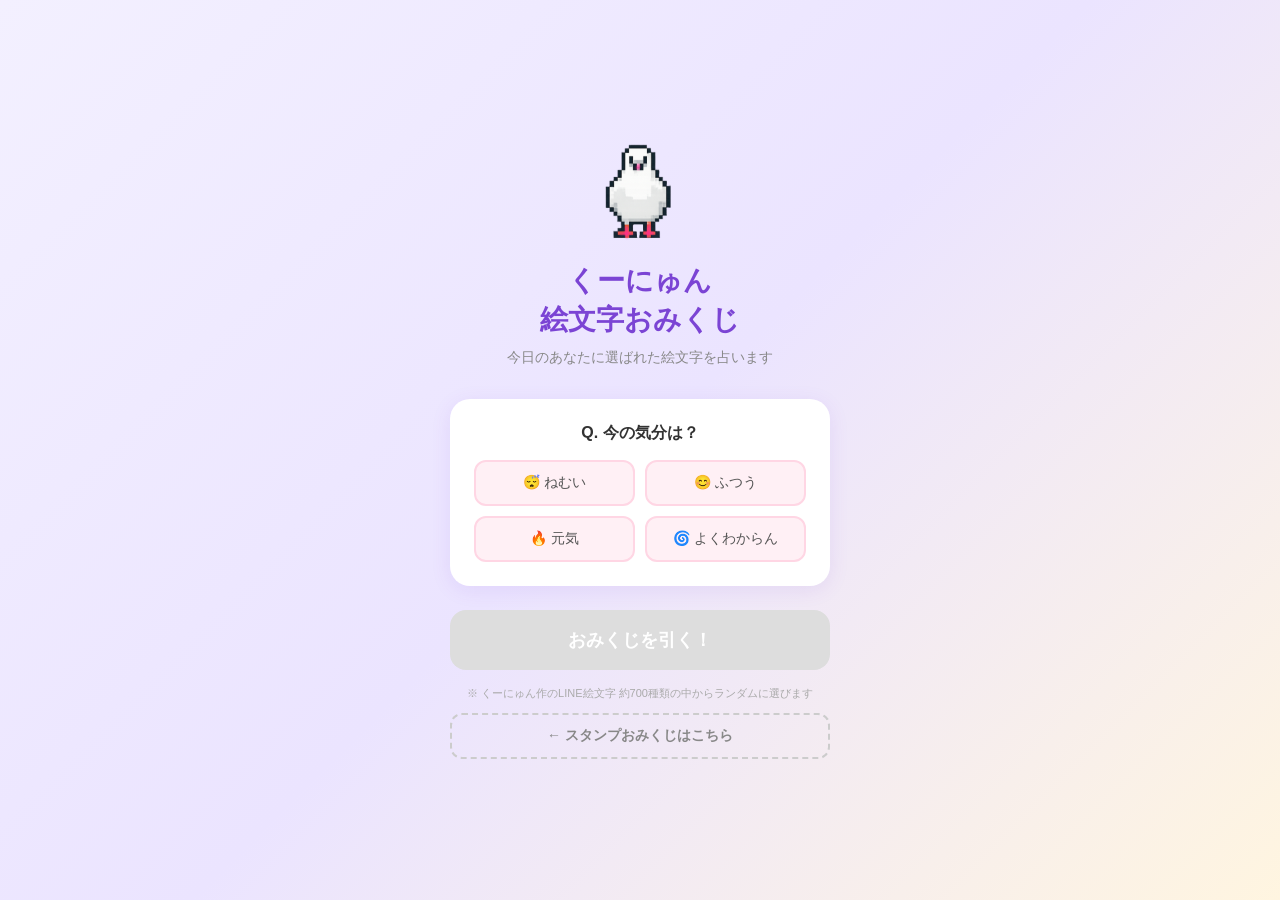
==== emoji.html @ 4dabcfcb "全ファイルを追加" ====
<!DOCTYPE html>
<html lang="ja">
<head>
  <meta charset="UTF-8">
  <meta name="viewport" content="width=device-width, initial-scale=1.0">
  <title>くーにゅん絵文字おみくじ</title>
  <meta property="og:title" content="くーにゅん絵文字おみくじ">
  <meta property="og:description" content="あなたに選ばれたくーにゅんの絵文字はこれ！">
  <meta name="twitter:card" content="summary_large_image">
  <link rel="stylesheet" href="style.css">
  <style>
    h1 { color: #7b44d4; }
    .result-label { color: #7b44d4; }
    .btn-main {
      background: linear-gradient(135deg, #7b44d4, #a370f7);
      box-shadow: 0 4px 15px rgba(123, 68, 212, 0.4);
    }
    .btn-main:not(:disabled):hover {
      box-shadow: 0 6px 20px rgba(123, 68, 212, 0.5);
    }
    .choice-btn.selected { background: #7b44d4; border-color: #7b44d4; }
    .question-box { box-shadow: 0 4px 20px rgba(123, 68, 212, 0.1); }
    .stamp-card { box-shadow: 0 8px 30px rgba(123, 68, 212, 0.15); }
    .btn-retry { border-color: #7b44d4; color: #7b44d4; }
    .btn-retry:hover { background: #7b44d4; color: white; }
    body { background: linear-gradient(135deg, #f3f0ff 0%, #ebe4ff 50%, #fff5e0 100%); }
    .side-left .side-track { animation-name: scroll-down; }
    .side-right .side-track { animation-name: scroll-up; }
    .nav-link { display: block; text-align: center; margin-top: 12px; font-size: 13px; color: #999; text-decoration: none; }
  </style>
</head>
<body>

  <!-- ===== トップ画面 ===== -->
  <div id="screen-top" class="screen active">
    <div class="bottom-strip" id="strip-top">
      <div class="bottom-track track-rtl" id="track-top"></div>
    </div>
    <div class="container">
      <div class="logo"><img src="download.png" alt="くーにゅん" class="logo-img"></div>
      <h1>くーにゅん<br>絵文字おみくじ</h1>
      <p class="subtitle">今日のあなたに選ばれた絵文字を占います</p>

      <div class="question-box">
        <p class="question-label">Q. 今の気分は？</p>
        <div class="choices">
          <button class="choice-btn" data-value="0">😴 ねむい</button>
          <button class="choice-btn" data-value="1">😊 ふつう</button>
          <button class="choice-btn" data-value="2">🔥 元気</button>
          <button class="choice-btn" data-value="3">🌀 よくわからん</button>
        </div>
      </div>

      <button id="btn-omikuji" class="btn-main" disabled>
        おみくじを引く！
      </button>

      <p class="note">※ くーにゅん作のLINE絵文字 約700種類の中からランダムに選びます</p>
      <a href="index.html" class="btn-nav">← スタンプおみくじはこちら</a>
    </div>
    <div class="bottom-strip" id="bottom-strip">
      <div class="bottom-track track-ltr" id="track-bottom"></div>
    </div>
  </div>

  <!-- ===== ローディング画面 ===== -->
  <div id="screen-loading" class="screen">
    <div class="container">
      <div class="loading-animation"><img src="download.png" alt="くーにゅん" class="logo-img"></div>
      <p class="loading-text">あなたの絵文字を<br>選んでいます…</p>
    </div>
  </div>

  <!-- ===== 結果画面 ===== -->
  <div id="screen-result" class="screen">
    <div class="container">
      <p class="result-label">✨ あなたに選ばれた絵文字 ✨</p>

      <div class="stamp-card">
        <img id="result-img" src="" alt="絵文字画像">
        <p id="result-name" class="stamp-name"></p>
      </div>

      <a id="result-link" href="#" target="_blank" class="btn-store">
        LINEストアで見る →
      </a>

      <div class="share-area">
        <p class="share-label">シェアする</p>
        <div class="share-buttons">
          <button id="btn-x" class="btn-share btn-x">𝕏 でシェア</button>
          <button id="btn-line" class="btn-share btn-line">LINE でシェア</button>
          <button id="btn-copy" class="btn-share btn-copy">🔗 URLをコピー</button>
        </div>
      </div>

      <button id="btn-retry" class="btn-retry">もう一回引く</button>
      <a href="index.html" class="btn-nav">← スタンプおみくじはこちら</a>
    </div>
  </div>

  <div class="side-column side-left" id="side-left">
    <div class="side-track" id="track-left"></div>
  </div>
  <div class="side-column side-right" id="side-right">
    <div class="side-track" id="track-right"></div>
  </div>

  <script>
    const STORE_BASE = "https://store.line.me/emojishop/product";
    const IMG_BASE = "https://stickershop.line-scdn.net/sticonshop/v1/product";
    const STAMP_IMG_BASE = "https://stickershop.line-scdn.net/stickershop/v1/product";

    let stamps = [];
    let selectedMood = null;

    async function loadStamps() {
      try {
        const res = await fetch("data/emoji.json");
        const json = await res.json();
        stamps = json.stamps || [];
      } catch {
        stamps = [{ id: "6a1d22d571f5f26c68e873ee", name: "ピットブル 実写" }];
      }
    }

    function getStampFromUrl() {
      return new URLSearchParams(location.search).get("stamp");
    }

    function pickRandom() {
      return stamps[Math.floor(Math.random() * stamps.length)];
    }

    function showResult(stamp) {
      const imgEl = document.getElementById("result-img");
      const nameEl = document.getElementById("result-name");
      const linkEl = document.getElementById("result-link");

      imgEl.src = `${IMG_BASE}/${stamp.id}/iPhone/main.png`;
      nameEl.textContent = stamp.name || `絵文字 #${stamp.id.slice(0, 8)}`;
      linkEl.href = `${STORE_BASE}/${stamp.id}/ja`;

      const resultUrl = `${location.origin}${location.pathname}?stamp=${stamp.id}`;

      document.getElementById("btn-x").onclick = () => {
        const text = encodeURIComponent(`あなたに選ばれたくーにゅんの絵文字はこれ！ ${resultUrl}`);
        window.open(`https://x.com/intent/tweet?text=${text}`, "_blank");
      };
      document.getElementById("btn-line").onclick = () => {
        window.open(`https://social-plugins.line.me/lineit/share?url=${encodeURIComponent(resultUrl)}`, "_blank");
      };
      document.getElementById("btn-copy").onclick = () => {
        navigator.clipboard.writeText(resultUrl).then(() => {
          const btn = document.getElementById("btn-copy");
          btn.textContent = "✅ コピーしました！";
          btn.classList.add("copied");
          setTimeout(() => { btn.textContent = "🔗 URLをコピー"; btn.classList.remove("copied"); }, 2000);
        });
      };

      showScreen("result");
    }

    function showScreen(name) {
      document.querySelectorAll(".screen").forEach(el => el.classList.remove("active"));
      document.getElementById(`screen-${name}`).classList.add("active");
    }

    function drawOmikuji() {
      showScreen("loading");
      setTimeout(() => {
        const stamp = pickRandom();
        history.pushState({}, "", `?stamp=${stamp.id}`);
        showResult(stamp);
      }, 1800);
    }

    function buildSideColumns() {
      if (stamps.length === 0) return;
      const shuffled = [...stamps].sort(() => Math.random() - 0.5).slice(0, 30);

      ["track-left", "track-right"].forEach(id => {
        const track = document.getElementById(id);
        [...shuffled, ...shuffled].forEach(s => {
          const a = document.createElement("a");
          a.href = `${STORE_BASE}/${s.id}/ja`;
          a.target = "_blank";
          const img = document.createElement("img");
          img.src = `${IMG_BASE}/${s.id}/iPhone/main.png`;
          img.alt = s.name;
          img.className = "side-stamp-img";
          img.onerror = () => { a.style.display = "none"; };
          a.appendChild(img);
          track.appendChild(a);
        });
      });

      ["track-top", "track-bottom"].forEach(id => {
        const track = document.getElementById(id);
        if (!track) return;
        const picked = [...stamps].sort(() => Math.random() - 0.5).slice(0, 20);
        [...picked, ...picked].forEach(s => {
          const a = document.createElement("a");
          a.href = `${STORE_BASE}/${s.id}/ja`;
          a.target = "_blank";
          const img = document.createElement("img");
          img.src = `${IMG_BASE}/${s.id}/iPhone/main.png`;
          img.alt = s.name;
          img.className = "bottom-stamp-img";
          img.onerror = () => { a.style.display = "none"; };
          a.appendChild(img);
          track.appendChild(a);
        });
      });
    }

    async function init() {
      await loadStamps();
      buildSideColumns();

      document.querySelectorAll(".choice-btn").forEach(btn => {
        btn.addEventListener("click", () => {
          document.querySelectorAll(".choice-btn").forEach(b => b.classList.remove("selected"));
          btn.classList.add("selected");
          selectedMood = btn.dataset.value;
          document.getElementById("btn-omikuji").disabled = false;
        });
      });

      document.getElementById("btn-omikuji").addEventListener("click", drawOmikuji);

      document.getElementById("btn-retry").addEventListener("click", () => {
        document.querySelectorAll(".choice-btn").forEach(b => b.classList.remove("selected"));
        selectedMood = null;
        document.getElementById("btn-omikuji").disabled = true;
        history.pushState({}, "", location.pathname);
        showScreen("top");
      });

      const stampId = getStampFromUrl();
      if (stampId) {
        const stamp = stamps.find(s => s.id === stampId) || { id: stampId, name: "" };
        showResult(stamp);
      } else {
        showScreen("top");
      }
    }

    init();
  </script>
</body>
</html>
---- style.css ----
* {
  box-sizing: border-box;
  margin: 0;
  padding: 0;
}

/* ===== 左右スタンプカラム ===== */
.side-column {
  position: fixed;
  top: 0;
  width: 140px;
  height: 100vh;
  overflow: hidden;
  pointer-events: auto;
  z-index: 0;
}

.side-left  { left: 0; }
.side-right { right: 0; }

/* ===== スマホ用：下に流れるスタンプ帯 ===== */
.bottom-strip {
  display: none;
  width: 100%;
  overflow: hidden;
  padding: 8px 0;
}

.bottom-track {
  display: flex;
  flex-direction: row;
  gap: 10px;
  width: max-content;
  animation-duration: 30s;
  animation-timing-function: linear;
  animation-iteration-count: infinite;
  animation-delay: 0.5s;
}

.track-ltr { animation-name: scroll-right; }
.track-rtl { animation-name: scroll-left; }

@keyframes scroll-left {
  from { transform: translateX(0); }
  to   { transform: translateX(-50%); }
}

@keyframes scroll-right {
  from { transform: translateX(-50%); }
  to   { transform: translateX(0); }
}

.bottom-stamp-img {
  width: 90px;
  height: 90px;
  min-width: 90px;
  object-fit: contain;
  border-radius: 10px;
  opacity: 0.75;
  flex-shrink: 0;
}

@media (max-width: 768px) {
  .side-column { display: none; }
  .bottom-strip { display: block; }
  .screen { flex-direction: column; justify-content: flex-start; }
  .container { padding-top: 4px; padding-bottom: 4px; }
  .logo-img { width: 38px; height: 38px; }
  .logo { margin-bottom: 2px; }
  h1 { font-size: 18px; margin-bottom: 0; }
  .subtitle { font-size: 10px; margin-bottom: 2px; }
  .question-box { padding: 10px; margin-top: 2px; margin-bottom: 8px; }
  .question-label { font-size: 13px; margin-bottom: 6px; }
  .choices { gap: 6px; }
  .choice-btn { padding: 7px 6px; font-size: 13px; }
  .btn-main { padding: 11px; font-size: 15px; margin-bottom: 4px; }
  .note { font-size: 9px; }
  .bottom-stamp-img { width: 70px; height: 70px; }
  .bottom-strip { padding: 4px 0; }
}

.side-track {
  display: flex;
  flex-direction: column;
  gap: 10px;
  padding: 10px;
}

.side-left  .side-track { animation: scroll-down 50s linear infinite; }
.side-right .side-track { animation: scroll-up   50s linear infinite; }

@keyframes scroll-up {
  from { transform: translateY(0); }
  to   { transform: translateY(-50%); }
}

@keyframes scroll-down {
  from { transform: translateY(-50%); }
  to   { transform: translateY(0); }
}

.side-stamp-img {
  width: 120px;
  height: 120px;
  object-fit: cover;
  border-radius: 12px;
  opacity: 0.55;
  transition: transform 0.2s ease, opacity 0.2s ease;
  cursor: pointer;
}

.side-stamp-img:hover {
  transform: scale(1.12);
  opacity: 1;
}

body {
  font-family: 'Hiragino Kaku Gothic ProN', 'Hiragino Sans', sans-serif;
  background: linear-gradient(135deg, #fff0f5 0%, #ffe8f0 50%, #fff5e0 100%);
  min-height: 100vh;
  display: flex;
  align-items: center;
  justify-content: center;
}

/* ===== 画面切り替え ===== */
.screen {
  display: none;
  width: 100%;
  min-height: 100vh;
  align-items: center;
  justify-content: center;
}
.screen.active {
  display: flex;
}

.container {
  max-width: 420px;
  width: 90%;
  margin: 0 auto;
  padding: 40px 20px;
  text-align: center;
}

/* ===== トップ画面 ===== */
.logo {
  margin-bottom: 16px;
  animation: float 3s ease-in-out infinite;
}

.logo-img {
  width: 100px;
  height: 100px;
  object-fit: contain;
}

@keyframes float {
  0%, 100% { transform: translateY(0); }
  50% { transform: translateY(-10px); }
}

h1 {
  font-size: 28px;
  font-weight: 900;
  color: #d4436a;
  line-height: 1.4;
  margin-bottom: 10px;
}

.subtitle {
  font-size: 14px;
  color: #888;
  margin-bottom: 32px;
}

.question-box {
  background: white;
  border-radius: 20px;
  padding: 24px;
  margin-bottom: 24px;
  box-shadow: 0 4px 20px rgba(212, 67, 106, 0.1);
}

.question-label {
  font-size: 16px;
  font-weight: bold;
  color: #333;
  margin-bottom: 16px;
}

.choices {
  display: grid;
  grid-template-columns: 1fr 1fr;
  gap: 10px;
}

.choice-btn {
  background: #fff0f5;
  border: 2px solid #ffd6e4;
  border-radius: 12px;
  padding: 12px 8px;
  font-size: 14px;
  cursor: pointer;
  transition: all 0.2s;
  color: #555;
}

.choice-btn:hover {
  background: #ffe0eb;
  border-color: #d4436a;
}

.choice-btn.selected {
  background: #d4436a;
  border-color: #d4436a;
  color: white;
  font-weight: bold;
}

.btn-main {
  width: 100%;
  padding: 18px;
  background: linear-gradient(135deg, #d4436a, #ff7096);
  color: white;
  border: none;
  border-radius: 16px;
  font-size: 18px;
  font-weight: bold;
  cursor: pointer;
  transition: all 0.3s;
  box-shadow: 0 4px 15px rgba(212, 67, 106, 0.4);
  margin-bottom: 16px;
}

.btn-main:disabled {
  background: #ddd;
  box-shadow: none;
  cursor: not-allowed;
}

.btn-main:not(:disabled):hover {
  transform: translateY(-2px);
  box-shadow: 0 6px 20px rgba(212, 67, 106, 0.5);
}

.note {
  font-size: 11px;
  color: #aaa;
}

/* ===== ローディング画面 ===== */
.loading-animation {
  font-size: 80px;
  animation: spin-bounce 1s ease-in-out infinite;
  margin-bottom: 24px;
}

@keyframes spin-bounce {
  0%   { transform: rotate(0deg) scale(1); }
  25%  { transform: rotate(10deg) scale(1.1); }
  50%  { transform: rotate(0deg) scale(1); }
  75%  { transform: rotate(-10deg) scale(1.1); }
  100% { transform: rotate(0deg) scale(1); }
}

.loading-text {
  font-size: 18px;
  color: #d4436a;
  font-weight: bold;
  line-height: 1.6;
}

/* ===== 結果画面 ===== */
.result-label {
  font-size: 15px;
  color: #d4436a;
  font-weight: bold;
  margin-bottom: 20px;
  letter-spacing: 1px;
}

.stamp-card {
  background: white;
  border-radius: 24px;
  padding: 24px;
  margin-bottom: 20px;
  box-shadow: 0 8px 30px rgba(212, 67, 106, 0.15);
  animation: pop-in 0.5s cubic-bezier(0.175, 0.885, 0.32, 1.275);
}

@keyframes pop-in {
  0%   { transform: scale(0.5); opacity: 0; }
  100% { transform: scale(1); opacity: 1; }
}

#result-img {
  width: 100%;
  max-width: 280px;
  border-radius: 12px;
  margin-bottom: 14px;
}

.stamp-name {
  font-size: 14px;
  color: #666;
  font-weight: bold;
}

.btn-store {
  display: block;
  background: #06c755;
  color: white;
  text-decoration: none;
  padding: 14px 24px;
  border-radius: 12px;
  font-size: 15px;
  font-weight: bold;
  margin-bottom: 24px;
  transition: all 0.2s;
}

.btn-store:hover {
  background: #05b04a;
  transform: translateY(-1px);
}

.share-area {
  background: white;
  border-radius: 20px;
  padding: 20px;
  margin-bottom: 20px;
  box-shadow: 0 4px 20px rgba(0,0,0,0.06);
}

.share-label {
  font-size: 13px;
  color: #999;
  margin-bottom: 12px;
}

.share-buttons {
  display: flex;
  flex-direction: column;
  gap: 10px;
}

.btn-share {
  padding: 12px;
  border: none;
  border-radius: 10px;
  font-size: 14px;
  font-weight: bold;
  cursor: pointer;
  transition: all 0.2s;
}

.btn-x {
  background: #000;
  color: white;
}
.btn-x:hover { background: #333; }

.btn-line {
  background: #06c755;
  color: white;
}
.btn-line:hover { background: #05b04a; }

.btn-copy {
  background: #f0f0f0;
  color: #333;
}
.btn-copy:hover { background: #e0e0e0; }
.btn-copy.copied {
  background: #d4436a;
  color: white;
}

.btn-nav {
  display: block;
  text-align: center;
  margin-top: 12px;
  padding: 12px;
  border: 2px dashed #ccc;
  border-radius: 12px;
  font-size: 14px;
  font-weight: bold;
  color: #888;
  text-decoration: none;
  transition: all 0.2s;
}

.btn-nav:hover {
  border-color: #d4436a;
  color: #d4436a;
  background: #fff0f5;
}

.btn-retry {
  background: none;
  border: 2px solid #d4436a;
  color: #d4436a;
  padding: 12px 32px;
  border-radius: 12px;
  font-size: 15px;
  font-weight: bold;
  cursor: pointer;
  transition: all 0.2s;
}

.btn-retry:hover {
  background: #d4436a;
  color: white;
}
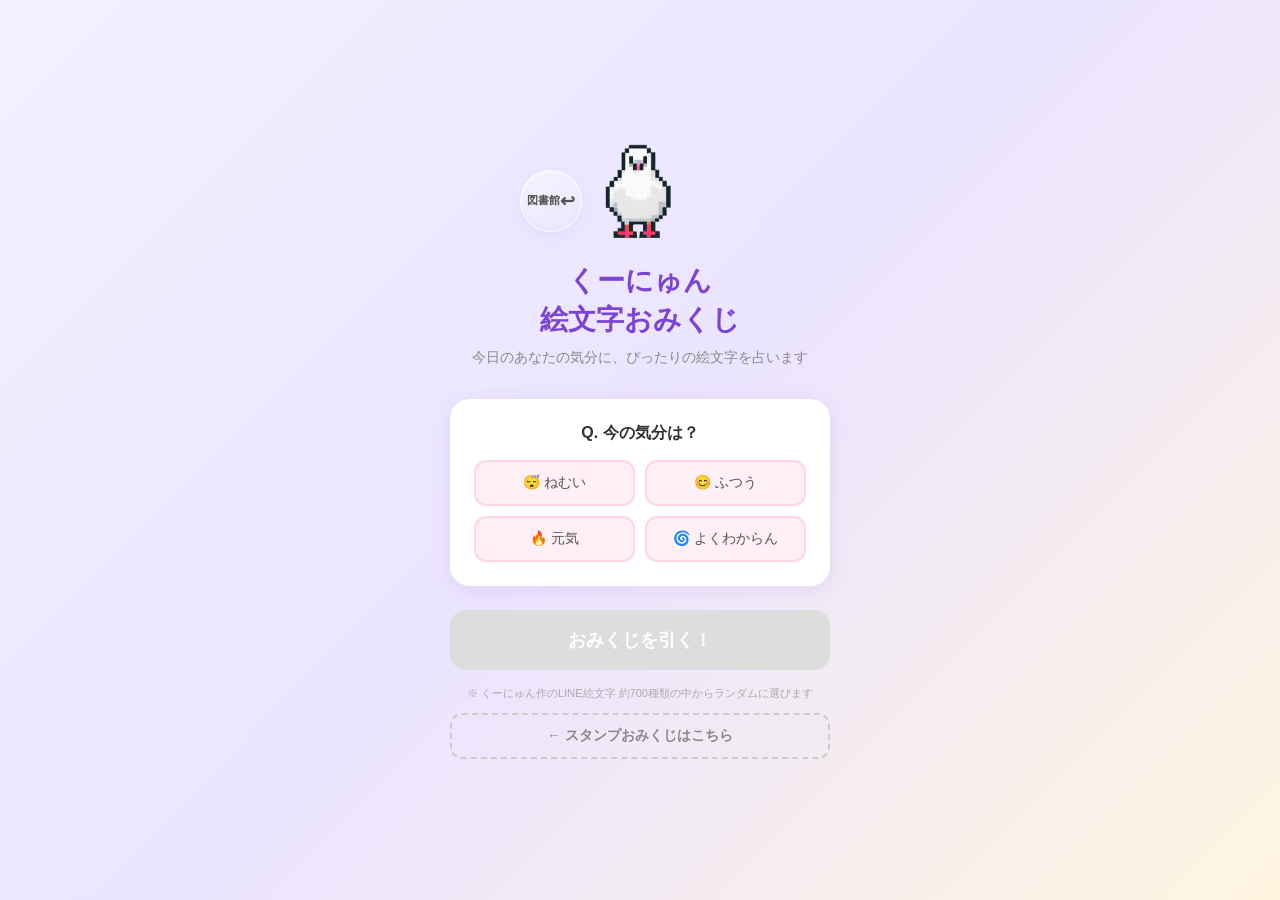
==== commit 2c885abc: "スタイル修正を反映" ====
--- a/emoji.html
+++ b/emoji.html
@@ -37,9 +37,12 @@
       <div class="bottom-track track-rtl" id="track-top"></div>
     </div>
     <div class="container">
-      <div class="logo"><img src="download.png" alt="くーにゅん" class="logo-img"></div>
+      <div class="logo-wrap">
+        <a href="library.html" class="back-to-lab">図書館<br><span class="back-arrow">↩︎</span></a>
+        <div class="logo"><img src="download.png" alt="くーにゅん" class="logo-img"></div>
+      </div>
       <h1>くーにゅん<br>絵文字おみくじ</h1>
-      <p class="subtitle">今日のあなたに選ばれた絵文字を占います</p>
+      <p class="subtitle">今日のあなたの気分に、ぴったりの絵文字を占います</p>
 
       <div class="question-box">
         <p class="question-label">Q. 今の気分は？</p>
--- a/style.css
+++ b/style.css
@@ -2,6 +2,61 @@
   box-sizing: border-box;
   margin: 0;
   padding: 0;
+}
+
+/* ===== 研究所に戻るボタン ===== */
+.logo-wrap {
+  position: relative;
+  display: inline-block;
+}
+
+.back-to-lab {
+  position: absolute;
+  left: -70px;
+  top: 50%;
+  transform: translateY(-50%);
+  display: flex;
+  align-items: center;
+  justify-content: center;
+  width: 62px;
+  height: 62px;
+  border-radius: 50%;
+  background: linear-gradient(135deg, rgba(255,255,255,0.55) 0%, rgba(255,255,255,0.15) 60%);
+  border: 1.5px solid rgba(255,255,255,0.7);
+  box-shadow: 0 4px 16px rgba(180,200,255,0.3), inset 0 1px 3px rgba(255,255,255,0.8), inset 0 -2px 6px rgba(150,180,255,0.2);
+  backdrop-filter: blur(6px);
+  text-decoration: none;
+  font-size: 11px;
+  font-weight: bold;
+  color: #555;
+  text-align: center;
+  line-height: 1.4;
+  transition: all 0.25s;
+  animation: float-bubble 3s ease-in-out infinite;
+}
+
+@media (max-width: 768px) {
+  .back-to-lab {
+    width: 58px;
+    height: 58px;
+    font-size: 11px;
+    left: -66px;
+  }
+}
+
+.back-to-lab:hover {
+  transform: translateY(calc(-50% - 3px));
+  box-shadow: 0 8px 24px rgba(180,200,255,0.45), inset 0 1px 3px rgba(255,255,255,0.9);
+}
+
+@keyframes float-bubble {
+  0%, 100% { transform: translateY(-50%); }
+  50%       { transform: translateY(calc(-50% - 6px)); }
+}
+
+.back-arrow {
+  font-size: 18px;
+  line-height: 1;
 }
 
 /* ===== 左右スタンプカラム ===== */
@@ -355,6 +410,14 @@
   transition: all 0.2s;
 }
 
+.btn-img-share {
+  background: linear-gradient(135deg, #d4436a, #ff7096);
+  color: white;
+  font-size: 15px;
+}
+.btn-img-share:hover { background: linear-gradient(135deg, #c03860, #e85f82); }
+.btn-img-share:disabled { opacity: 0.7; cursor: not-allowed; }
+
 .btn-x {
   background: #000;
   color: white;
@@ -397,6 +460,52 @@
   background: #fff0f5;
 }
 
+/* ===== シェア画像モーダル ===== */
+.share-modal-overlay {
+  position: fixed;
+  inset: 0;
+  background: rgba(0,0,0,0.6);
+  display: flex;
+  align-items: center;
+  justify-content: center;
+  z-index: 9999;
+  backdrop-filter: blur(4px);
+}
+
+.share-modal-box {
+  background: white;
+  border-radius: 20px;
+  padding: 20px;
+  max-width: 340px;
+  width: 90%;
+  text-align: center;
+  box-shadow: 0 8px 40px rgba(0,0,0,0.3);
+}
+
+.share-modal-hint {
+  font-size: 12px;
+  color: #999;
+  margin-bottom: 12px;
+}
+
+.share-modal-img {
+  width: 100%;
+  border-radius: 12px;
+  margin-bottom: 14px;
+}
+
+.share-modal-close {
+  background: #f0f0f0;
+  border: none;
+  border-radius: 10px;
+  padding: 10px 28px;
+  font-size: 14px;
+  cursor: pointer;
+  color: #555;
+}
+
+.share-modal-close:hover { background: #e0e0e0; }
+
 .btn-retry {
   background: none;
   border: 2px solid #d4436a;
